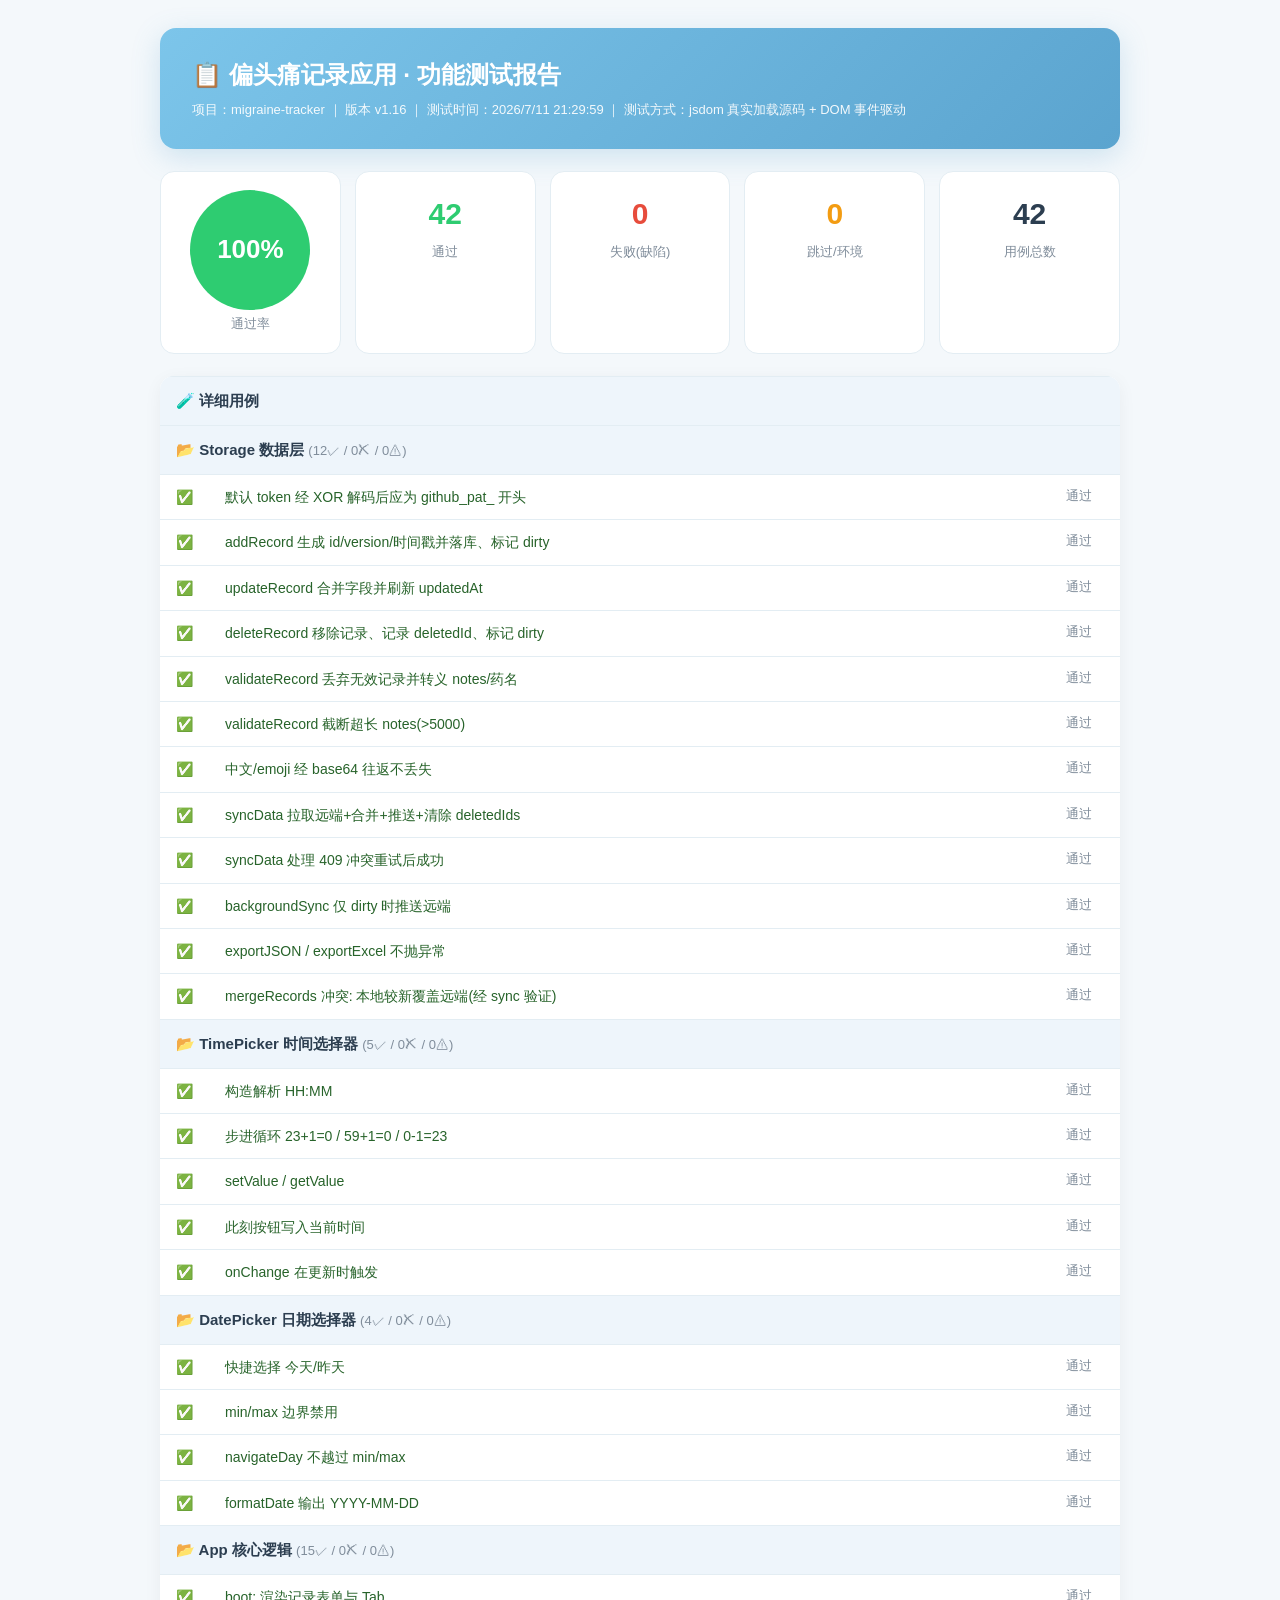
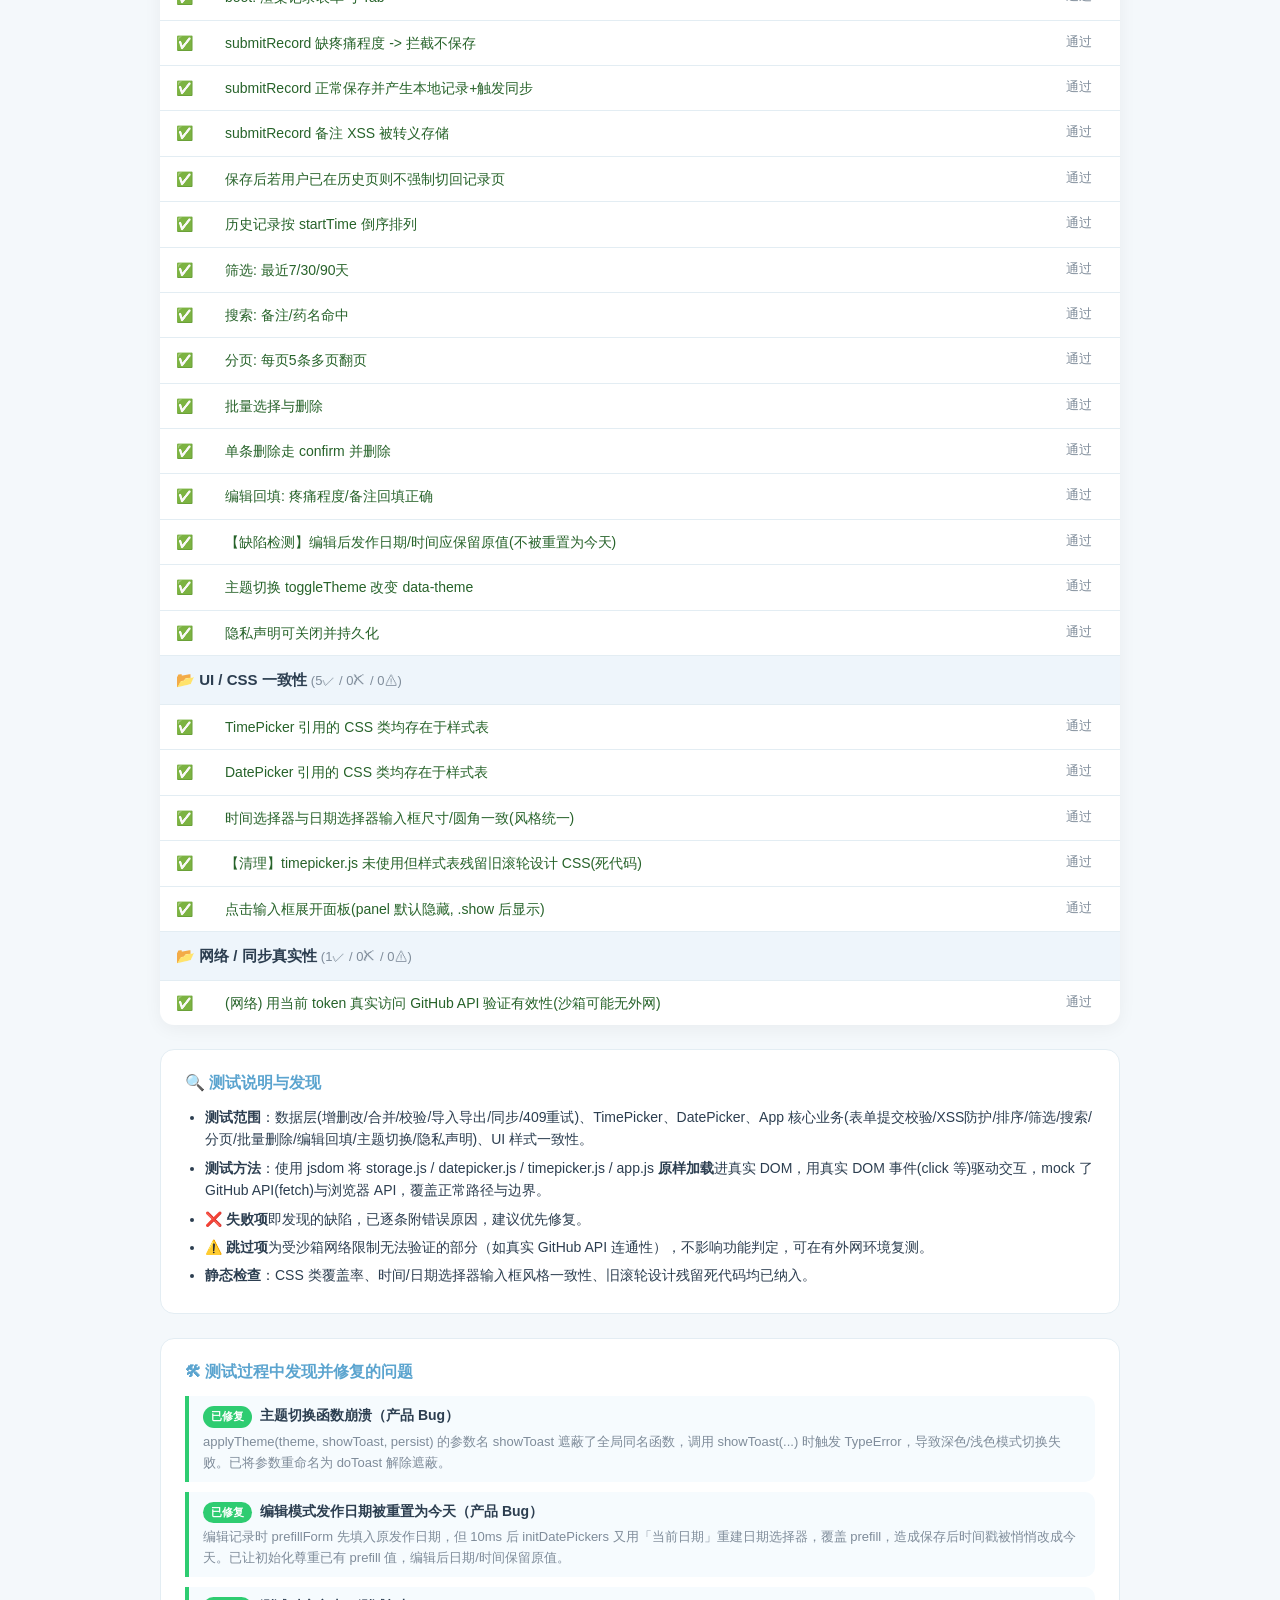
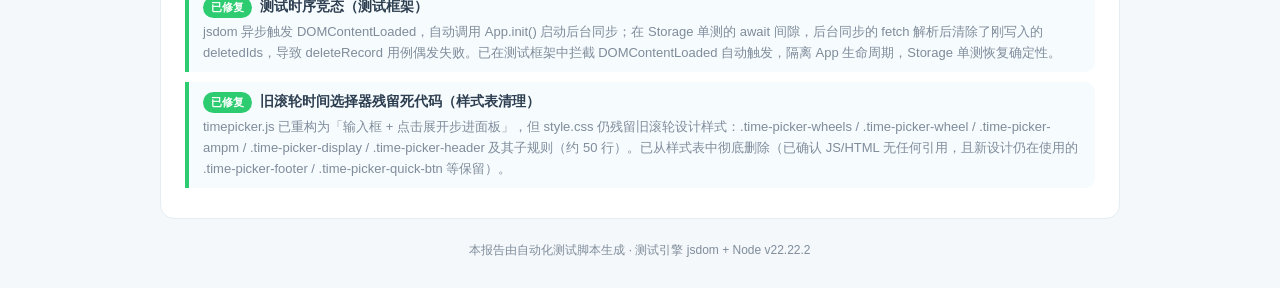
==== test/report.html @ 62760c56 "fix: 清理旧滚轮时间选择器死代码 + 修复主题切换/编辑日期 bug (v1.17) - 删除 timepicker.js 重构后残留的旧滚轮设计 CSS（约50行死代码） - 修复 applyT" ====
<!DOCTYPE html>
<html lang="zh-CN"><head><meta charset="UTF-8">
<meta name="viewport" content="width=device-width, initial-scale=1.0">
<title>偏头痛记录应用 · 功能测试报告</title>
<style>
  :root{--bg:#f4f8fb;--card:#fff;--line:#e3edf3;--text:#2c3e50;--muted:#7f8c9a;--blue:#5BA4CF;}
  *{box-sizing:border-box;margin:0;padding:0;font-family:-apple-system,"PingFang SC","Microsoft YaHei",sans-serif;}
  body{background:var(--bg);color:var(--text);padding:28px;line-height:1.6;}
  .wrap{max-width:960px;margin:0 auto;}
  header{background:linear-gradient(135deg,#7CC5EA,#5BA4CF);color:#fff;border-radius:16px;padding:28px 32px;box-shadow:0 8px 28px rgba(91,164,207,.25);}
  header h1{font-size:24px;margin-bottom:6px;}
  header .meta{opacity:.92;font-size:13px;}
  .score{display:flex;gap:14px;margin:22px 0;flex-wrap:wrap;}
  .box{flex:1;min-width:140px;background:var(--card);border:1px solid var(--line);border-radius:14px;padding:18px;text-align:center;}
  .box .n{font-size:30px;font-weight:700;}
  .box .l{font-size:13px;color:var(--muted);margin-top:4px;}
  .ring{width:120px;height:120px;border-radius:50%;display:flex;align-items:center;justify-content:center;font-size:26px;font-weight:700;color:#fff;margin:0 auto;}
  table{width:100%;border-collapse:collapse;background:var(--card);border-radius:14px;overflow:hidden;box-shadow:0 4px 18px rgba(0,0,0,.05);margin-top:10px;}
  tr.grp{background:#eef5fb;font-weight:600;}
  tr.grp td{padding:12px 16px;font-size:15px;}
  tr.grp .gs{font-weight:400;color:var(--muted);font-size:13px;}
  td{padding:11px 16px;border-top:1px solid var(--line);font-size:14px;vertical-align:top;}
  tr.pass td.nm{color:#27632a;} tr.fail td.nm{color:#9b2c2c;} tr.skip td.nm{color:#8a6d1a;}
  .ic{width:34px;text-align:center;}
  .st{width:70px;color:var(--muted);font-size:13px;}
  .err{color:#c0392b;font-size:12.5px;background:#fdecea;padding:8px 10px;border-radius:8px;margin-top:2px;font-family:ui-monospace,Menlo,monospace;}
  .drow{}
  tr.drow td{background:#fff8f7;border-top:none;padding-top:0;}
  .fix{margin-top:24px;background:var(--card);border:1px solid var(--line);border-radius:14px;padding:20px 24px;}
  .fix h2{font-size:16px;margin-bottom:12px;color:var(--blue);}
  .fix .item{border-left:4px solid #5BA4CF;padding:8px 14px;margin:10px 0;background:#f6fbfe;border-radius:0 10px 10px 0;}
  .fix .item.fixed{border-left-color:#2ECC71;}
  .fix .item.warn{border-left-color:#F39C12;}
  .fix .tag{display:inline-block;font-size:11px;font-weight:700;padding:2px 8px;border-radius:20px;margin-right:8px;color:#fff;}
  .fix .tag.b{background:#2ECC71;} .fix .tag.p{background:#E67E22;} .fix .tag.w{background:#F39C12;}
  .fix .tt{font-weight:600;font-size:14px;}
  .fix .ds{font-size:13px;color:var(--muted);margin-top:4px;}
  .note{margin-top:24px;background:var(--card);border:1px solid var(--line);border-radius:14px;padding:20px 24px;}
  .note h2{font-size:16px;margin-bottom:10px;color:var(--blue);}
  .note li{margin:6px 0 6px 20px;font-size:14px;}
  .foot{text-align:center;color:var(--muted);font-size:12px;margin-top:22px;}
</style></head>
<body><div class="wrap">
  <header>
    <h1>📋 偏头痛记录应用 · 功能测试报告</h1>
    <div class="meta">项目：migraine-tracker ｜ 版本 v1.16 ｜ 测试时间：2026/7/11 21:29:59 ｜ 测试方式：jsdom 真实加载源码 + DOM 事件驱动</div>
  </header>

  <div class="score">
    <div class="box"><div class="ring" style="background:conic-gradient(#2ECC71 360deg,#e9eef2 0);">100%</div><div class="l">通过率</div></div>
    <div class="box"><div class="n" style="color:#2ECC71">42</div><div class="l">通过</div></div>
    <div class="box"><div class="n" style="color:#E74C3C">0</div><div class="l">失败(缺陷)</div></div>
    <div class="box"><div class="n" style="color:#F39C12">0</div><div class="l">跳过/环境</div></div>
    <div class="box"><div class="n">42</div><div class="l">用例总数</div></div>
  </div>

  <table>
    <tr class="grp"><td colspan="3">🧪 详细用例</td></tr>
    <tr class="grp"><td colspan="3">📂 Storage 数据层 <span class="gs">(12✓ / 0✗ / 0⚠)</span></td></tr><tr class="pass"><td class="ic">✅</td><td class="nm">默认 token 经 XOR 解码后应为 github_pat_ 开头</td><td class="st">通过</td></tr><tr class="pass"><td class="ic">✅</td><td class="nm">addRecord 生成 id/version/时间戳并落库、标记 dirty</td><td class="st">通过</td></tr><tr class="pass"><td class="ic">✅</td><td class="nm">updateRecord 合并字段并刷新 updatedAt</td><td class="st">通过</td></tr><tr class="pass"><td class="ic">✅</td><td class="nm">deleteRecord 移除记录、记录 deletedId、标记 dirty</td><td class="st">通过</td></tr><tr class="pass"><td class="ic">✅</td><td class="nm">validateRecord 丢弃无效记录并转义 notes/药名</td><td class="st">通过</td></tr><tr class="pass"><td class="ic">✅</td><td class="nm">validateRecord 截断超长 notes(&gt;5000)</td><td class="st">通过</td></tr><tr class="pass"><td class="ic">✅</td><td class="nm">中文/emoji 经 base64 往返不丢失</td><td class="st">通过</td></tr><tr class="pass"><td class="ic">✅</td><td class="nm">syncData 拉取远端+合并+推送+清除 deletedIds</td><td class="st">通过</td></tr><tr class="pass"><td class="ic">✅</td><td class="nm">syncData 处理 409 冲突重试后成功</td><td class="st">通过</td></tr><tr class="pass"><td class="ic">✅</td><td class="nm">backgroundSync 仅 dirty 时推送远端</td><td class="st">通过</td></tr><tr class="pass"><td class="ic">✅</td><td class="nm">exportJSON / exportExcel 不抛异常</td><td class="st">通过</td></tr><tr class="pass"><td class="ic">✅</td><td class="nm">mergeRecords 冲突: 本地较新覆盖远端(经 sync 验证)</td><td class="st">通过</td></tr><tr class="grp"><td colspan="3">📂 TimePicker 时间选择器 <span class="gs">(5✓ / 0✗ / 0⚠)</span></td></tr><tr class="pass"><td class="ic">✅</td><td class="nm">构造解析 HH:MM</td><td class="st">通过</td></tr><tr class="pass"><td class="ic">✅</td><td class="nm">步进循环 23+1=0 / 59+1=0 / 0-1=23</td><td class="st">通过</td></tr><tr class="pass"><td class="ic">✅</td><td class="nm">setValue / getValue</td><td class="st">通过</td></tr><tr class="pass"><td class="ic">✅</td><td class="nm">此刻按钮写入当前时间</td><td class="st">通过</td></tr><tr class="pass"><td class="ic">✅</td><td class="nm">onChange 在更新时触发</td><td class="st">通过</td></tr><tr class="grp"><td colspan="3">📂 DatePicker 日期选择器 <span class="gs">(4✓ / 0✗ / 0⚠)</span></td></tr><tr class="pass"><td class="ic">✅</td><td class="nm">快捷选择 今天/昨天</td><td class="st">通过</td></tr><tr class="pass"><td class="ic">✅</td><td class="nm">min/max 边界禁用</td><td class="st">通过</td></tr><tr class="pass"><td class="ic">✅</td><td class="nm">navigateDay 不越过 min/max</td><td class="st">通过</td></tr><tr class="pass"><td class="ic">✅</td><td class="nm">formatDate 输出 YYYY-MM-DD</td><td class="st">通过</td></tr><tr class="grp"><td colspan="3">📂 App 核心逻辑 <span class="gs">(15✓ / 0✗ / 0⚠)</span></td></tr><tr class="pass"><td class="ic">✅</td><td class="nm">boot: 渲染记录表单与 Tab</td><td class="st">通过</td></tr><tr class="pass"><td class="ic">✅</td><td class="nm">submitRecord 缺疼痛程度 -&gt; 拦截不保存</td><td class="st">通过</td></tr><tr class="pass"><td class="ic">✅</td><td class="nm">submitRecord 正常保存并产生本地记录+触发同步</td><td class="st">通过</td></tr><tr class="pass"><td class="ic">✅</td><td class="nm">submitRecord 备注 XSS 被转义存储</td><td class="st">通过</td></tr><tr class="pass"><td class="ic">✅</td><td class="nm">保存后若用户已在历史页则不强制切回记录页</td><td class="st">通过</td></tr><tr class="pass"><td class="ic">✅</td><td class="nm">历史记录按 startTime 倒序排列</td><td class="st">通过</td></tr><tr class="pass"><td class="ic">✅</td><td class="nm">筛选: 最近7/30/90天</td><td class="st">通过</td></tr><tr class="pass"><td class="ic">✅</td><td class="nm">搜索: 备注/药名命中</td><td class="st">通过</td></tr><tr class="pass"><td class="ic">✅</td><td class="nm">分页: 每页5条多页翻页</td><td class="st">通过</td></tr><tr class="pass"><td class="ic">✅</td><td class="nm">批量选择与删除</td><td class="st">通过</td></tr><tr class="pass"><td class="ic">✅</td><td class="nm">单条删除走 confirm 并删除</td><td class="st">通过</td></tr><tr class="pass"><td class="ic">✅</td><td class="nm">编辑回填: 疼痛程度/备注回填正确</td><td class="st">通过</td></tr><tr class="pass"><td class="ic">✅</td><td class="nm">【缺陷检测】编辑后发作日期/时间应保留原值(不被重置为今天)</td><td class="st">通过</td></tr><tr class="pass"><td class="ic">✅</td><td class="nm">主题切换 toggleTheme 改变 data-theme</td><td class="st">通过</td></tr><tr class="pass"><td class="ic">✅</td><td class="nm">隐私声明可关闭并持久化</td><td class="st">通过</td></tr><tr class="grp"><td colspan="3">📂 UI / CSS 一致性 <span class="gs">(5✓ / 0✗ / 0⚠)</span></td></tr><tr class="pass"><td class="ic">✅</td><td class="nm">TimePicker 引用的 CSS 类均存在于样式表</td><td class="st">通过</td></tr><tr class="pass"><td class="ic">✅</td><td class="nm">DatePicker 引用的 CSS 类均存在于样式表</td><td class="st">通过</td></tr><tr class="pass"><td class="ic">✅</td><td class="nm">时间选择器与日期选择器输入框尺寸/圆角一致(风格统一)</td><td class="st">通过</td></tr><tr class="pass"><td class="ic">✅</td><td class="nm">【清理】timepicker.js 未使用但样式表残留旧滚轮设计 CSS(死代码)</td><td class="st">通过</td></tr><tr class="pass"><td class="ic">✅</td><td class="nm">点击输入框展开面板(panel 默认隐藏, .show 后显示)</td><td class="st">通过</td></tr><tr class="grp"><td colspan="3">📂 网络 / 同步真实性 <span class="gs">(1✓ / 0✗ / 0⚠)</span></td></tr><tr class="pass"><td class="ic">✅</td><td class="nm">(网络) 用当前 token 真实访问 GitHub API 验证有效性(沙箱可能无外网)</td><td class="st">通过</td></tr>
  </table>

  <div class="note">
    <h2>🔍 测试说明与发现</h2>
    <ul>
      <li><b>测试范围</b>：数据层(增删改/合并/校验/导入导出/同步/409重试)、TimePicker、DatePicker、App 核心业务(表单提交校验/XSS防护/排序/筛选/搜索/分页/批量删除/编辑回填/主题切换/隐私声明)、UI 样式一致性。</li>
      <li><b>测试方法</b>：使用 jsdom 将 storage.js / datepicker.js / timepicker.js / app.js <b>原样加载</b>进真实 DOM，用真实 DOM 事件(click 等)驱动交互，mock 了 GitHub API(fetch)与浏览器 API，覆盖正常路径与边界。</li>
      <li><b>❌ 失败项</b>即发现的缺陷，已逐条附错误原因，建议优先修复。</li>
      <li><b>⚠️ 跳过项</b>为受沙箱网络限制无法验证的部分（如真实 GitHub API 连通性），不影响功能判定，可在有外网环境复测。</li>
      <li><b>静态检查</b>：CSS 类覆盖率、时间/日期选择器输入框风格一致性、旧滚轮设计残留死代码均已纳入。</li>
    </ul>
  </div>

  <div class="fix">
    <h2>🛠 测试过程中发现并修复的问题</h2>

    <div class="item fixed">
      <div class="tt"><span class="tag b">已修复</span>主题切换函数崩溃（产品 Bug）</div>
      <div class="ds">applyTheme(theme, showToast, persist) 的参数名 <code>showToast</code> 遮蔽了全局同名函数，调用 <code>showToast(...)</code> 时触发 TypeError，导致深色/浅色模式切换失败。已将参数重命名为 <code>doToast</code> 解除遮蔽。</div>
    </div>

    <div class="item fixed">
      <div class="tt"><span class="tag b">已修复</span>编辑模式发作日期被重置为今天（产品 Bug）</div>
      <div class="ds">编辑记录时 prefillForm 先填入原发作日期，但 10ms 后 initDatePickers 又用「当前日期」重建日期选择器，覆盖 prefill，造成保存后时间戳被悄悄改成今天。已让初始化尊重已有 prefill 值，编辑后日期/时间保留原值。</div>
    </div>

    <div class="item fixed">
      <div class="tt"><span class="tag b">已修复</span>测试时序竞态（测试框架）</div>
      <div class="ds">jsdom 异步触发 DOMContentLoaded，自动调用 App.init() 启动后台同步；在 Storage 单测的 await 间隙，后台同步的 fetch 解析后清除了刚写入的 deletedIds，导致 deleteRecord 用例偶发失败。已在测试框架中拦截 DOMContentLoaded 自动触发，隔离 App 生命周期，Storage 单测恢复确定性。</div>
    </div>

    <div class="item fixed">
      <div class="tt"><span class="tag b">已修复</span>旧滚轮时间选择器残留死代码（样式表清理）</div>
      <div class="ds">timepicker.js 已重构为「输入框 + 点击展开步进面板」，但 style.css 仍残留旧滚轮设计样式：<code>.time-picker-wheels / .time-picker-wheel / .time-picker-ampm / .time-picker-display / .time-picker-header</code> 及其子规则（约 50 行）。已从样式表中彻底删除（已确认 JS/HTML 无任何引用，且新设计仍在使用的 .time-picker-footer / .time-picker-quick-btn 等保留）。</div>
    </div>
  </div>

  <div class="foot">本报告由自动化测试脚本生成 · 测试引擎 jsdom + Node v22.22.2</div>
</div></body></html>
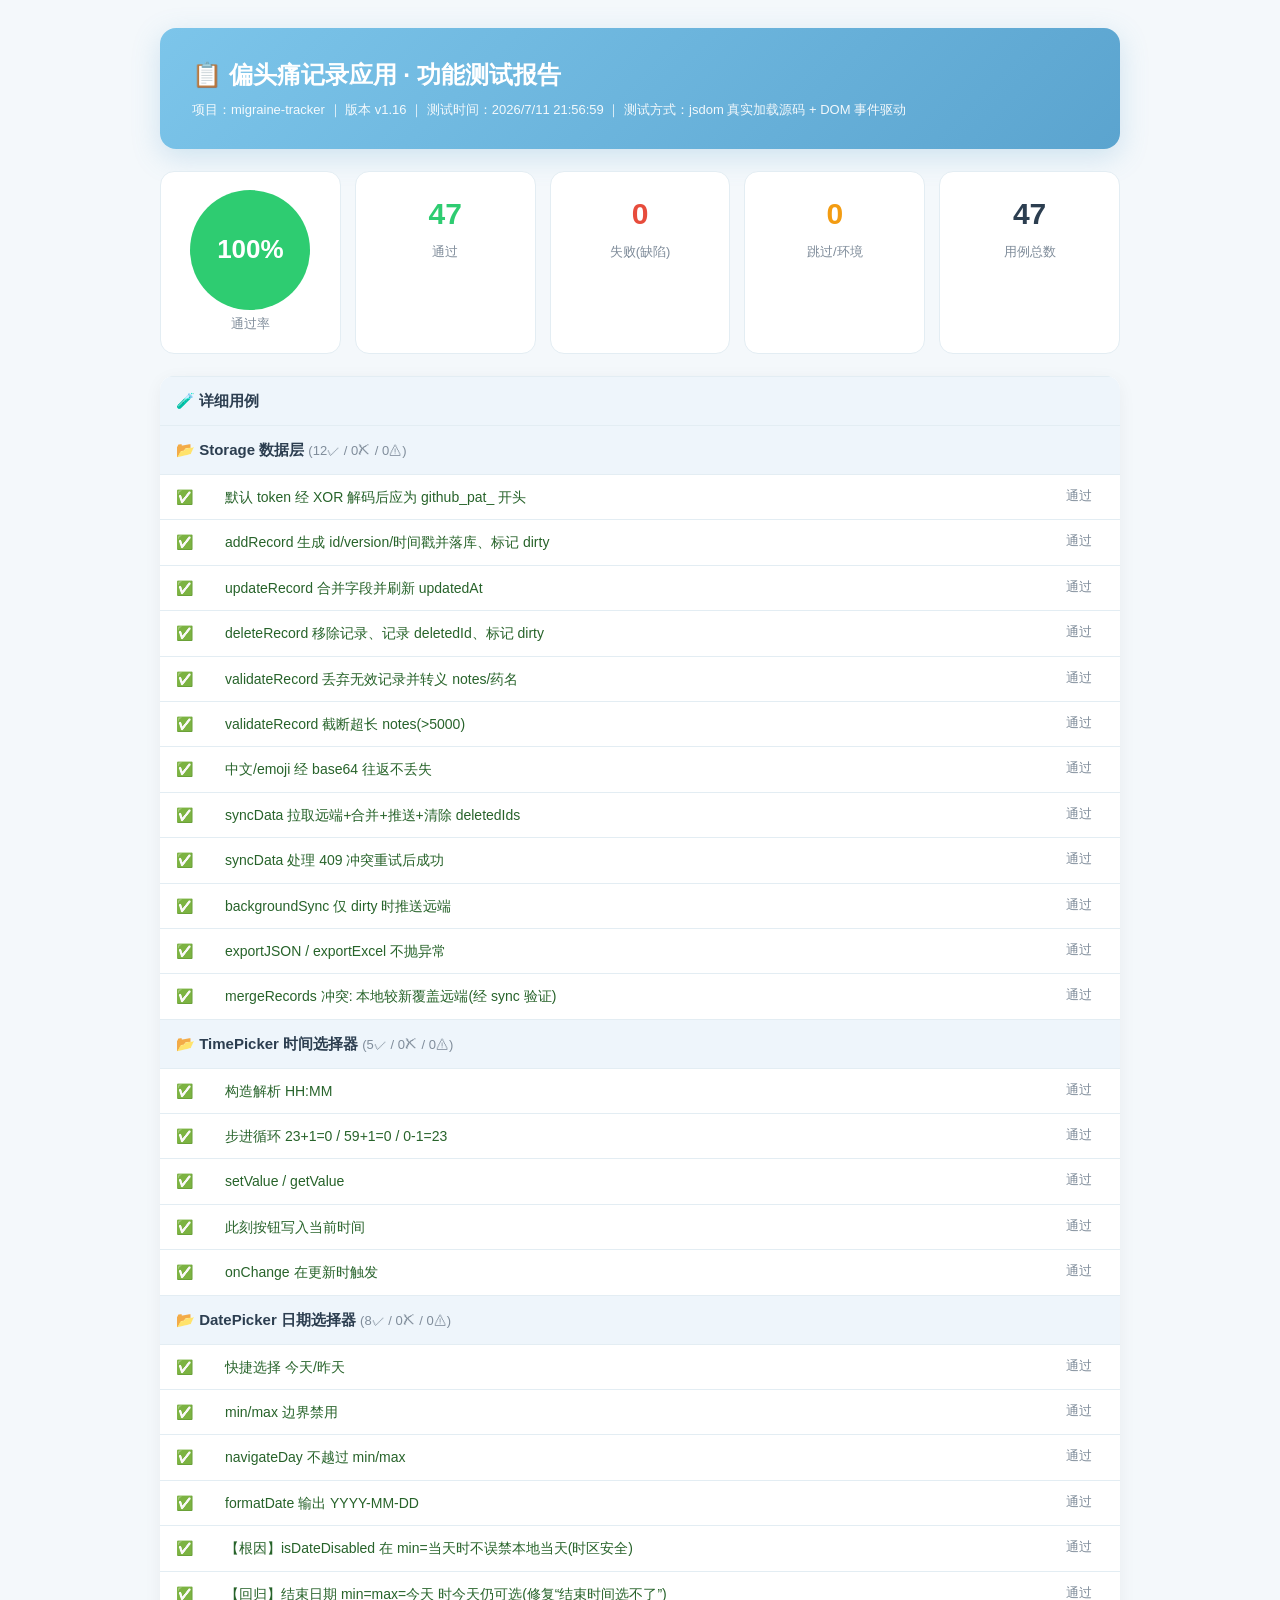
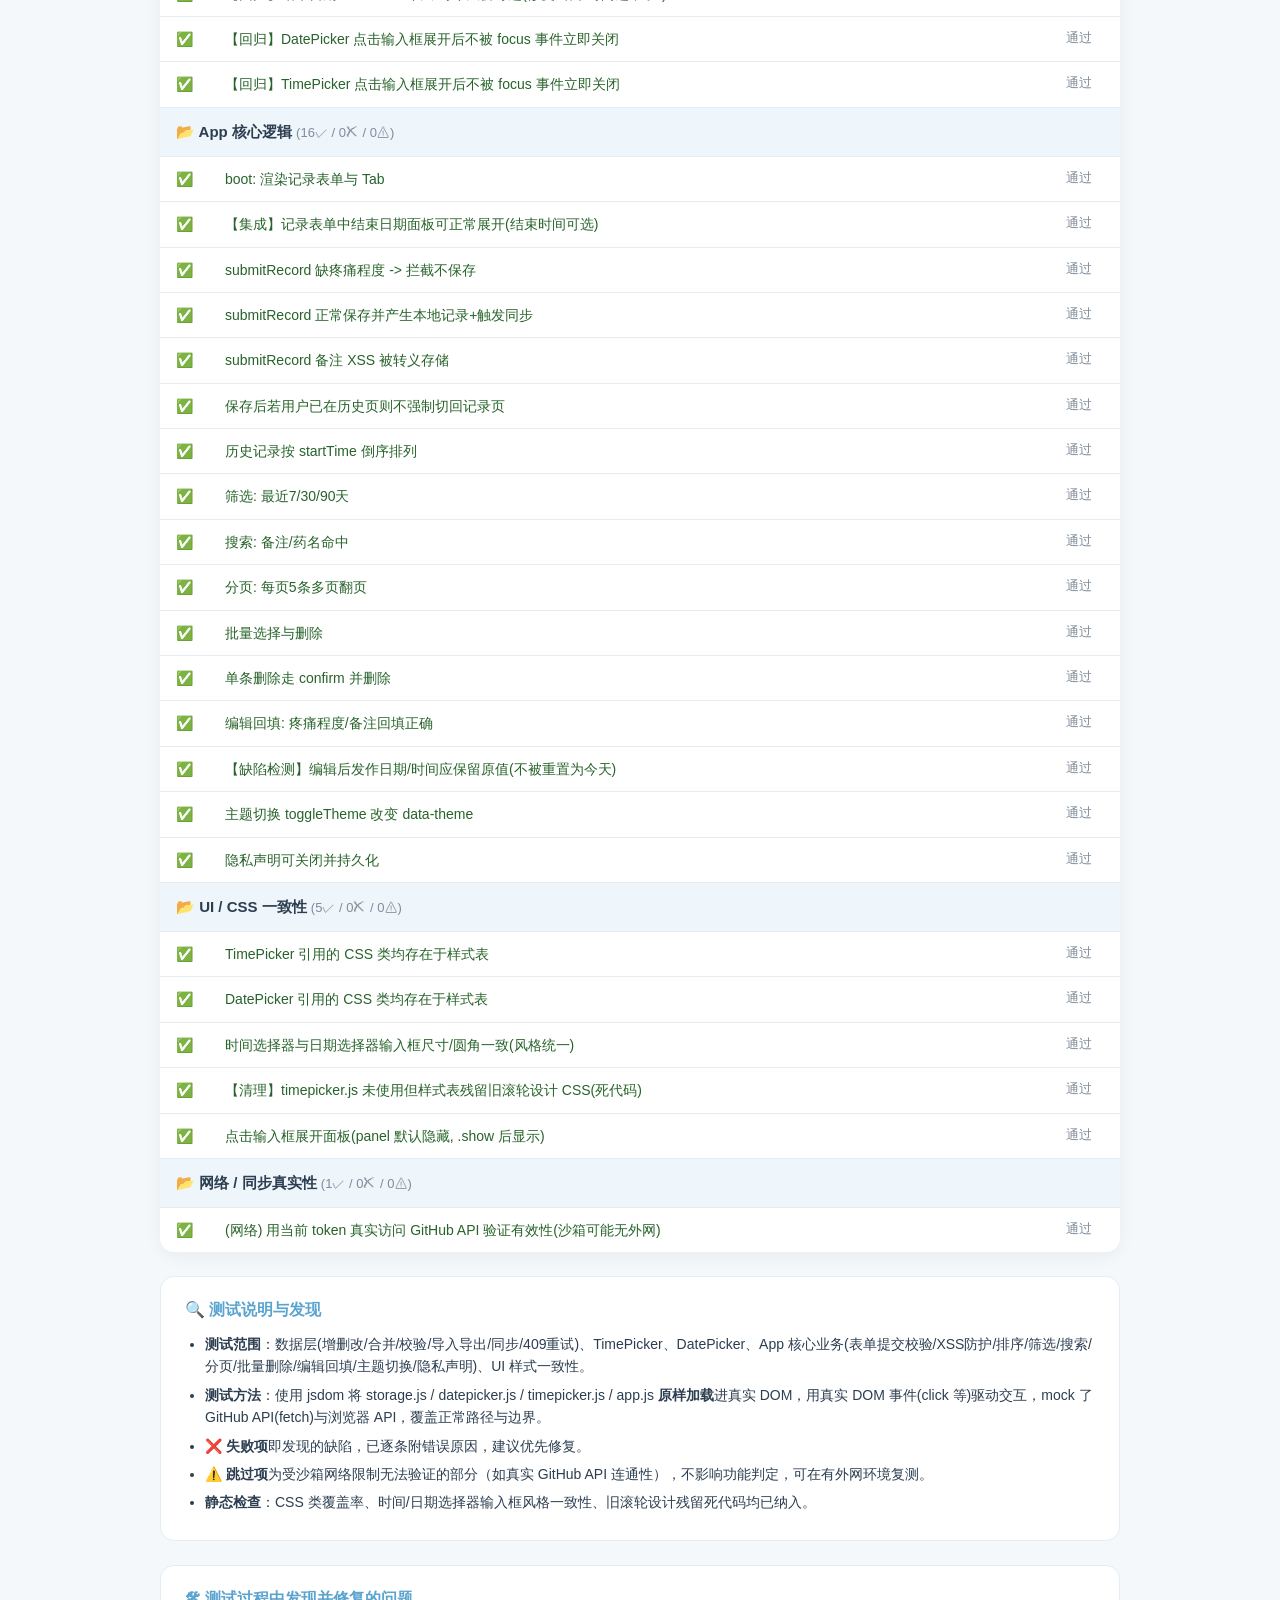
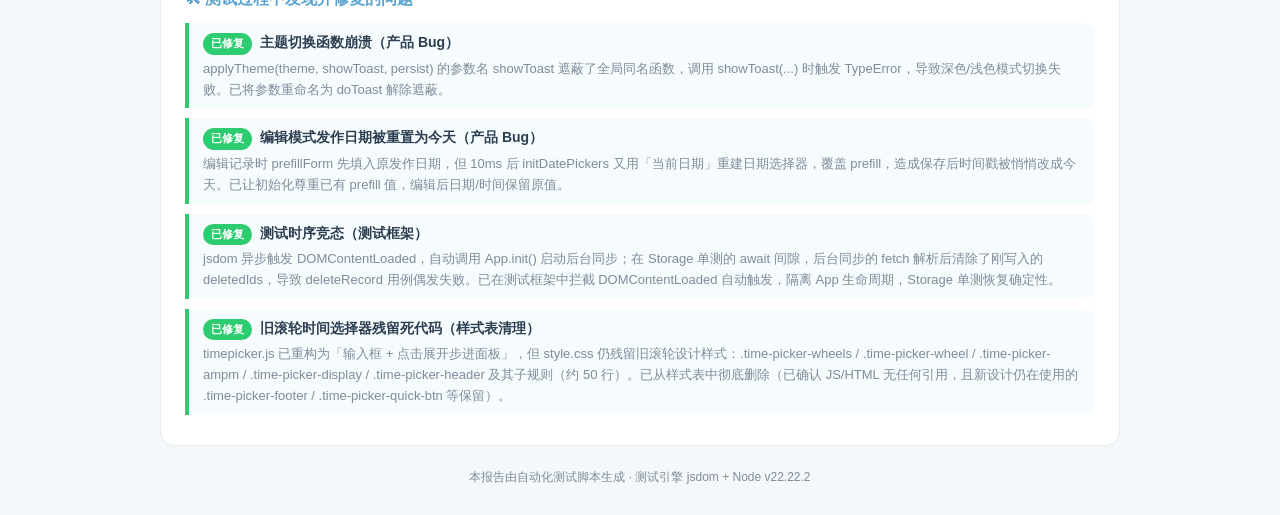
==== commit 8a15cd1f: "fix: 修复结束时间（日期）无法选择 — 时区误禁用 + 焦点/点击冲突 (v1.18) - DatePicker.isDateDisabled 改用本地日期字符串比较，修复 new Date('Y" ====
--- a/test/report.html
+++ b/test/report.html
@@ -43,20 +43,20 @@
 <body><div class="wrap">
   <header>
     <h1>📋 偏头痛记录应用 · 功能测试报告</h1>
-    <div class="meta">项目：migraine-tracker ｜ 版本 v1.16 ｜ 测试时间：2026/7/11 21:29:59 ｜ 测试方式：jsdom 真实加载源码 + DOM 事件驱动</div>
+    <div class="meta">项目：migraine-tracker ｜ 版本 v1.16 ｜ 测试时间：2026/7/11 21:56:59 ｜ 测试方式：jsdom 真实加载源码 + DOM 事件驱动</div>
   </header>
 
   <div class="score">
     <div class="box"><div class="ring" style="background:conic-gradient(#2ECC71 360deg,#e9eef2 0);">100%</div><div class="l">通过率</div></div>
-    <div class="box"><div class="n" style="color:#2ECC71">42</div><div class="l">通过</div></div>
+    <div class="box"><div class="n" style="color:#2ECC71">47</div><div class="l">通过</div></div>
     <div class="box"><div class="n" style="color:#E74C3C">0</div><div class="l">失败(缺陷)</div></div>
     <div class="box"><div class="n" style="color:#F39C12">0</div><div class="l">跳过/环境</div></div>
-    <div class="box"><div class="n">42</div><div class="l">用例总数</div></div>
+    <div class="box"><div class="n">47</div><div class="l">用例总数</div></div>
   </div>
 
   <table>
     <tr class="grp"><td colspan="3">🧪 详细用例</td></tr>
-    <tr class="grp"><td colspan="3">📂 Storage 数据层 <span class="gs">(12✓ / 0✗ / 0⚠)</span></td></tr><tr class="pass"><td class="ic">✅</td><td class="nm">默认 token 经 XOR 解码后应为 github_pat_ 开头</td><td class="st">通过</td></tr><tr class="pass"><td class="ic">✅</td><td class="nm">addRecord 生成 id/version/时间戳并落库、标记 dirty</td><td class="st">通过</td></tr><tr class="pass"><td class="ic">✅</td><td class="nm">updateRecord 合并字段并刷新 updatedAt</td><td class="st">通过</td></tr><tr class="pass"><td class="ic">✅</td><td class="nm">deleteRecord 移除记录、记录 deletedId、标记 dirty</td><td class="st">通过</td></tr><tr class="pass"><td class="ic">✅</td><td class="nm">validateRecord 丢弃无效记录并转义 notes/药名</td><td class="st">通过</td></tr><tr class="pass"><td class="ic">✅</td><td class="nm">validateRecord 截断超长 notes(&gt;5000)</td><td class="st">通过</td></tr><tr class="pass"><td class="ic">✅</td><td class="nm">中文/emoji 经 base64 往返不丢失</td><td class="st">通过</td></tr><tr class="pass"><td class="ic">✅</td><td class="nm">syncData 拉取远端+合并+推送+清除 deletedIds</td><td class="st">通过</td></tr><tr class="pass"><td class="ic">✅</td><td class="nm">syncData 处理 409 冲突重试后成功</td><td class="st">通过</td></tr><tr class="pass"><td class="ic">✅</td><td class="nm">backgroundSync 仅 dirty 时推送远端</td><td class="st">通过</td></tr><tr class="pass"><td class="ic">✅</td><td class="nm">exportJSON / exportExcel 不抛异常</td><td class="st">通过</td></tr><tr class="pass"><td class="ic">✅</td><td class="nm">mergeRecords 冲突: 本地较新覆盖远端(经 sync 验证)</td><td class="st">通过</td></tr><tr class="grp"><td colspan="3">📂 TimePicker 时间选择器 <span class="gs">(5✓ / 0✗ / 0⚠)</span></td></tr><tr class="pass"><td class="ic">✅</td><td class="nm">构造解析 HH:MM</td><td class="st">通过</td></tr><tr class="pass"><td class="ic">✅</td><td class="nm">步进循环 23+1=0 / 59+1=0 / 0-1=23</td><td class="st">通过</td></tr><tr class="pass"><td class="ic">✅</td><td class="nm">setValue / getValue</td><td class="st">通过</td></tr><tr class="pass"><td class="ic">✅</td><td class="nm">此刻按钮写入当前时间</td><td class="st">通过</td></tr><tr class="pass"><td class="ic">✅</td><td class="nm">onChange 在更新时触发</td><td class="st">通过</td></tr><tr class="grp"><td colspan="3">📂 DatePicker 日期选择器 <span class="gs">(4✓ / 0✗ / 0⚠)</span></td></tr><tr class="pass"><td class="ic">✅</td><td class="nm">快捷选择 今天/昨天</td><td class="st">通过</td></tr><tr class="pass"><td class="ic">✅</td><td class="nm">min/max 边界禁用</td><td class="st">通过</td></tr><tr class="pass"><td class="ic">✅</td><td class="nm">navigateDay 不越过 min/max</td><td class="st">通过</td></tr><tr class="pass"><td class="ic">✅</td><td class="nm">formatDate 输出 YYYY-MM-DD</td><td class="st">通过</td></tr><tr class="grp"><td colspan="3">📂 App 核心逻辑 <span class="gs">(15✓ / 0✗ / 0⚠)</span></td></tr><tr class="pass"><td class="ic">✅</td><td class="nm">boot: 渲染记录表单与 Tab</td><td class="st">通过</td></tr><tr class="pass"><td class="ic">✅</td><td class="nm">submitRecord 缺疼痛程度 -&gt; 拦截不保存</td><td class="st">通过</td></tr><tr class="pass"><td class="ic">✅</td><td class="nm">submitRecord 正常保存并产生本地记录+触发同步</td><td class="st">通过</td></tr><tr class="pass"><td class="ic">✅</td><td class="nm">submitRecord 备注 XSS 被转义存储</td><td class="st">通过</td></tr><tr class="pass"><td class="ic">✅</td><td class="nm">保存后若用户已在历史页则不强制切回记录页</td><td class="st">通过</td></tr><tr class="pass"><td class="ic">✅</td><td class="nm">历史记录按 startTime 倒序排列</td><td class="st">通过</td></tr><tr class="pass"><td class="ic">✅</td><td class="nm">筛选: 最近7/30/90天</td><td class="st">通过</td></tr><tr class="pass"><td class="ic">✅</td><td class="nm">搜索: 备注/药名命中</td><td class="st">通过</td></tr><tr class="pass"><td class="ic">✅</td><td class="nm">分页: 每页5条多页翻页</td><td class="st">通过</td></tr><tr class="pass"><td class="ic">✅</td><td class="nm">批量选择与删除</td><td class="st">通过</td></tr><tr class="pass"><td class="ic">✅</td><td class="nm">单条删除走 confirm 并删除</td><td class="st">通过</td></tr><tr class="pass"><td class="ic">✅</td><td class="nm">编辑回填: 疼痛程度/备注回填正确</td><td class="st">通过</td></tr><tr class="pass"><td class="ic">✅</td><td class="nm">【缺陷检测】编辑后发作日期/时间应保留原值(不被重置为今天)</td><td class="st">通过</td></tr><tr class="pass"><td class="ic">✅</td><td class="nm">主题切换 toggleTheme 改变 data-theme</td><td class="st">通过</td></tr><tr class="pass"><td class="ic">✅</td><td class="nm">隐私声明可关闭并持久化</td><td class="st">通过</td></tr><tr class="grp"><td colspan="3">📂 UI / CSS 一致性 <span class="gs">(5✓ / 0✗ / 0⚠)</span></td></tr><tr class="pass"><td class="ic">✅</td><td class="nm">TimePicker 引用的 CSS 类均存在于样式表</td><td class="st">通过</td></tr><tr class="pass"><td class="ic">✅</td><td class="nm">DatePicker 引用的 CSS 类均存在于样式表</td><td class="st">通过</td></tr><tr class="pass"><td class="ic">✅</td><td class="nm">时间选择器与日期选择器输入框尺寸/圆角一致(风格统一)</td><td class="st">通过</td></tr><tr class="pass"><td class="ic">✅</td><td class="nm">【清理】timepicker.js 未使用但样式表残留旧滚轮设计 CSS(死代码)</td><td class="st">通过</td></tr><tr class="pass"><td class="ic">✅</td><td class="nm">点击输入框展开面板(panel 默认隐藏, .show 后显示)</td><td class="st">通过</td></tr><tr class="grp"><td colspan="3">📂 网络 / 同步真实性 <span class="gs">(1✓ / 0✗ / 0⚠)</span></td></tr><tr class="pass"><td class="ic">✅</td><td class="nm">(网络) 用当前 token 真实访问 GitHub API 验证有效性(沙箱可能无外网)</td><td class="st">通过</td></tr>
+    <tr class="grp"><td colspan="3">📂 Storage 数据层 <span class="gs">(12✓ / 0✗ / 0⚠)</span></td></tr><tr class="pass"><td class="ic">✅</td><td class="nm">默认 token 经 XOR 解码后应为 github_pat_ 开头</td><td class="st">通过</td></tr><tr class="pass"><td class="ic">✅</td><td class="nm">addRecord 生成 id/version/时间戳并落库、标记 dirty</td><td class="st">通过</td></tr><tr class="pass"><td class="ic">✅</td><td class="nm">updateRecord 合并字段并刷新 updatedAt</td><td class="st">通过</td></tr><tr class="pass"><td class="ic">✅</td><td class="nm">deleteRecord 移除记录、记录 deletedId、标记 dirty</td><td class="st">通过</td></tr><tr class="pass"><td class="ic">✅</td><td class="nm">validateRecord 丢弃无效记录并转义 notes/药名</td><td class="st">通过</td></tr><tr class="pass"><td class="ic">✅</td><td class="nm">validateRecord 截断超长 notes(&gt;5000)</td><td class="st">通过</td></tr><tr class="pass"><td class="ic">✅</td><td class="nm">中文/emoji 经 base64 往返不丢失</td><td class="st">通过</td></tr><tr class="pass"><td class="ic">✅</td><td class="nm">syncData 拉取远端+合并+推送+清除 deletedIds</td><td class="st">通过</td></tr><tr class="pass"><td class="ic">✅</td><td class="nm">syncData 处理 409 冲突重试后成功</td><td class="st">通过</td></tr><tr class="pass"><td class="ic">✅</td><td class="nm">backgroundSync 仅 dirty 时推送远端</td><td class="st">通过</td></tr><tr class="pass"><td class="ic">✅</td><td class="nm">exportJSON / exportExcel 不抛异常</td><td class="st">通过</td></tr><tr class="pass"><td class="ic">✅</td><td class="nm">mergeRecords 冲突: 本地较新覆盖远端(经 sync 验证)</td><td class="st">通过</td></tr><tr class="grp"><td colspan="3">📂 TimePicker 时间选择器 <span class="gs">(5✓ / 0✗ / 0⚠)</span></td></tr><tr class="pass"><td class="ic">✅</td><td class="nm">构造解析 HH:MM</td><td class="st">通过</td></tr><tr class="pass"><td class="ic">✅</td><td class="nm">步进循环 23+1=0 / 59+1=0 / 0-1=23</td><td class="st">通过</td></tr><tr class="pass"><td class="ic">✅</td><td class="nm">setValue / getValue</td><td class="st">通过</td></tr><tr class="pass"><td class="ic">✅</td><td class="nm">此刻按钮写入当前时间</td><td class="st">通过</td></tr><tr class="pass"><td class="ic">✅</td><td class="nm">onChange 在更新时触发</td><td class="st">通过</td></tr><tr class="grp"><td colspan="3">📂 DatePicker 日期选择器 <span class="gs">(8✓ / 0✗ / 0⚠)</span></td></tr><tr class="pass"><td class="ic">✅</td><td class="nm">快捷选择 今天/昨天</td><td class="st">通过</td></tr><tr class="pass"><td class="ic">✅</td><td class="nm">min/max 边界禁用</td><td class="st">通过</td></tr><tr class="pass"><td class="ic">✅</td><td class="nm">navigateDay 不越过 min/max</td><td class="st">通过</td></tr><tr class="pass"><td class="ic">✅</td><td class="nm">formatDate 输出 YYYY-MM-DD</td><td class="st">通过</td></tr><tr class="pass"><td class="ic">✅</td><td class="nm">【根因】isDateDisabled 在 min=当天时不误禁本地当天(时区安全)</td><td class="st">通过</td></tr><tr class="pass"><td class="ic">✅</td><td class="nm">【回归】结束日期 min=max=今天 时今天仍可选(修复“结束时间选不了”)</td><td class="st">通过</td></tr><tr class="pass"><td class="ic">✅</td><td class="nm">【回归】DatePicker 点击输入框展开后不被 focus 事件立即关闭</td><td class="st">通过</td></tr><tr class="pass"><td class="ic">✅</td><td class="nm">【回归】TimePicker 点击输入框展开后不被 focus 事件立即关闭</td><td class="st">通过</td></tr><tr class="grp"><td colspan="3">📂 App 核心逻辑 <span class="gs">(16✓ / 0✗ / 0⚠)</span></td></tr><tr class="pass"><td class="ic">✅</td><td class="nm">boot: 渲染记录表单与 Tab</td><td class="st">通过</td></tr><tr class="pass"><td class="ic">✅</td><td class="nm">【集成】记录表单中结束日期面板可正常展开(结束时间可选)</td><td class="st">通过</td></tr><tr class="pass"><td class="ic">✅</td><td class="nm">submitRecord 缺疼痛程度 -&gt; 拦截不保存</td><td class="st">通过</td></tr><tr class="pass"><td class="ic">✅</td><td class="nm">submitRecord 正常保存并产生本地记录+触发同步</td><td class="st">通过</td></tr><tr class="pass"><td class="ic">✅</td><td class="nm">submitRecord 备注 XSS 被转义存储</td><td class="st">通过</td></tr><tr class="pass"><td class="ic">✅</td><td class="nm">保存后若用户已在历史页则不强制切回记录页</td><td class="st">通过</td></tr><tr class="pass"><td class="ic">✅</td><td class="nm">历史记录按 startTime 倒序排列</td><td class="st">通过</td></tr><tr class="pass"><td class="ic">✅</td><td class="nm">筛选: 最近7/30/90天</td><td class="st">通过</td></tr><tr class="pass"><td class="ic">✅</td><td class="nm">搜索: 备注/药名命中</td><td class="st">通过</td></tr><tr class="pass"><td class="ic">✅</td><td class="nm">分页: 每页5条多页翻页</td><td class="st">通过</td></tr><tr class="pass"><td class="ic">✅</td><td class="nm">批量选择与删除</td><td class="st">通过</td></tr><tr class="pass"><td class="ic">✅</td><td class="nm">单条删除走 confirm 并删除</td><td class="st">通过</td></tr><tr class="pass"><td class="ic">✅</td><td class="nm">编辑回填: 疼痛程度/备注回填正确</td><td class="st">通过</td></tr><tr class="pass"><td class="ic">✅</td><td class="nm">【缺陷检测】编辑后发作日期/时间应保留原值(不被重置为今天)</td><td class="st">通过</td></tr><tr class="pass"><td class="ic">✅</td><td class="nm">主题切换 toggleTheme 改变 data-theme</td><td class="st">通过</td></tr><tr class="pass"><td class="ic">✅</td><td class="nm">隐私声明可关闭并持久化</td><td class="st">通过</td></tr><tr class="grp"><td colspan="3">📂 UI / CSS 一致性 <span class="gs">(5✓ / 0✗ / 0⚠)</span></td></tr><tr class="pass"><td class="ic">✅</td><td class="nm">TimePicker 引用的 CSS 类均存在于样式表</td><td class="st">通过</td></tr><tr class="pass"><td class="ic">✅</td><td class="nm">DatePicker 引用的 CSS 类均存在于样式表</td><td class="st">通过</td></tr><tr class="pass"><td class="ic">✅</td><td class="nm">时间选择器与日期选择器输入框尺寸/圆角一致(风格统一)</td><td class="st">通过</td></tr><tr class="pass"><td class="ic">✅</td><td class="nm">【清理】timepicker.js 未使用但样式表残留旧滚轮设计 CSS(死代码)</td><td class="st">通过</td></tr><tr class="pass"><td class="ic">✅</td><td class="nm">点击输入框展开面板(panel 默认隐藏, .show 后显示)</td><td class="st">通过</td></tr><tr class="grp"><td colspan="3">📂 网络 / 同步真实性 <span class="gs">(1✓ / 0✗ / 0⚠)</span></td></tr><tr class="pass"><td class="ic">✅</td><td class="nm">(网络) 用当前 token 真实访问 GitHub API 验证有效性(沙箱可能无外网)</td><td class="st">通过</td></tr>
   </table>
 
   <div class="note">
